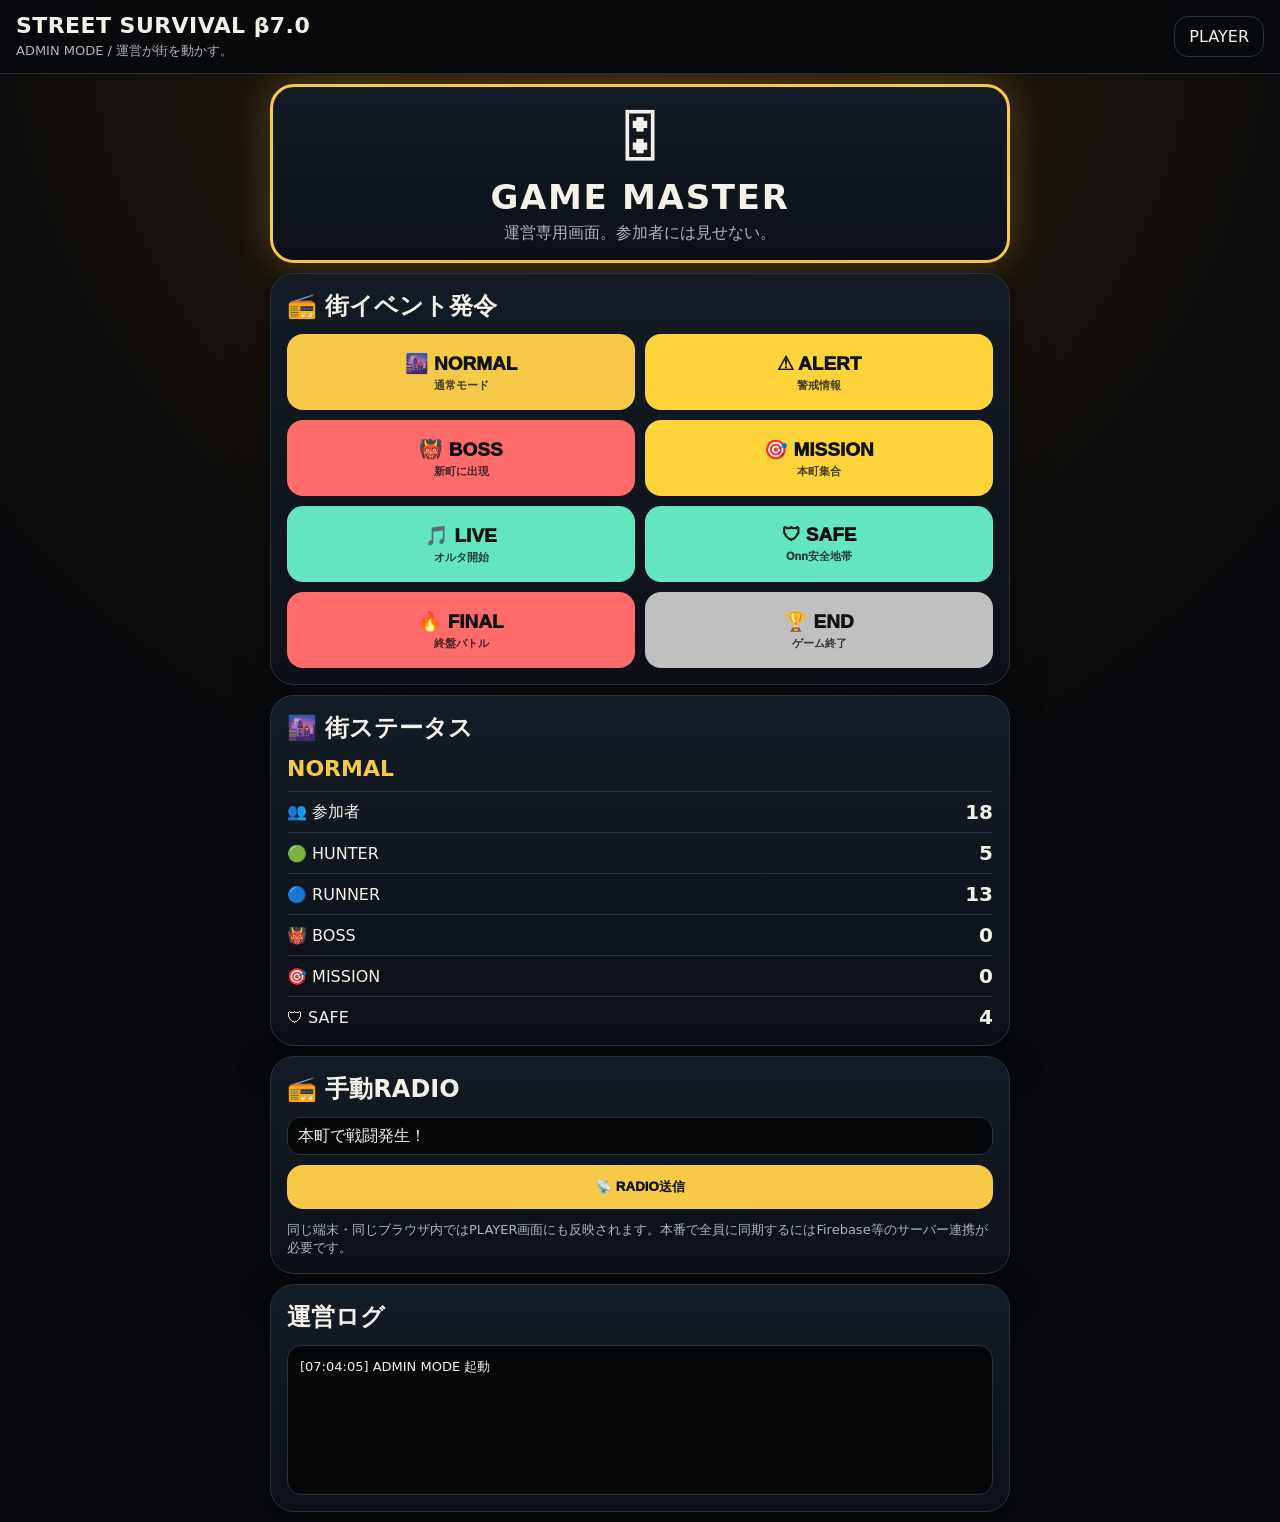
==== admin.html @ 4db666db "Add files via upload" ====
<!doctype html>
<html lang="ja">
<head>
  <meta charset="utf-8"/>
  <meta name="viewport" content="width=device-width,initial-scale=1"/>
  <title>STREET SURVIVAL β7.0 ADMIN</title>
  <link rel="stylesheet" href="style.css"/>
</head>
<body class="admin-body">
<header class="top-header">
  <div>
    <h1>STREET SURVIVAL β7.0</h1>
    <p>ADMIN MODE / 運営が街を動かす。</p>
  </div>
  <a class="ghost admin-link" href="index.html">PLAYER</a>
</header>

<main class="hud admin-hud">
  <section class="admin-hero">
    <div class="admin-icon">🎛</div>
    <h2>GAME MASTER</h2>
    <p>運営専用画面。参加者には見せない。</p>
  </section>

  <section class="admin-command-panel">
    <h2>📻 街イベント発令</h2>
    <div class="admin-command-grid">
      <button id="adminNormal">🌆 NORMAL<span>通常モード</span></button>
      <button id="adminAlert">⚠ ALERT<span>警戒情報</span></button>
      <button id="adminBoss">👹 BOSS<span>新町に出現</span></button>
      <button id="adminMission">🎯 MISSION<span>本町集合</span></button>
      <button id="adminLive">🎵 LIVE<span>オルタ開始</span></button>
      <button id="adminSafe">🛡 SAFE<span>Onn安全地帯</span></button>
      <button id="adminFinal">🔥 FINAL<span>終盤バトル</span></button>
      <button id="adminEnd">🏆 END<span>ゲーム終了</span></button>
    </div>
  </section>

  <section class="admin-status-card">
    <h2>🌆 街ステータス</h2>
    <div class="player-counts always">
      <strong id="adminModeText">NORMAL</strong>
      <div class="count-row"><span>👥 参加者</span><b id="adminTotal">18</b></div>
      <div class="count-row"><span>🟢 HUNTER</span><b id="adminHunter">5</b></div>
      <div class="count-row"><span>🔵 RUNNER</span><b id="adminRunner">13</b></div>
      <div class="count-row"><span>👹 BOSS</span><b id="adminBossCount">0</b></div>
      <div class="count-row"><span>🎯 MISSION</span><b id="adminMissionCount">0</b></div>
      <div class="count-row"><span>🛡 SAFE</span><b id="adminSafeCount">4</b></div>
    </div>
  </section>

  <section class="admin-radio-card">
    <h2>📻 手動RADIO</h2>
    <input id="adminRadioInput" class="admin-radio-input" value="本町で戦闘発生！"/>
    <button id="adminRadioSend" class="full">📡 RADIO送信</button>
    <p class="hint">同じ端末・同じブラウザ内ではPLAYER画面にも反映されます。本番で全員に同期するにはFirebase等のサーバー連携が必要です。</p>
  </section>

  <section class="admin-log-card">
    <h2>運営ログ</h2>
    <div id="adminLog" class="log"></div>
  </section>
</main>

<script src="admin.js"></script>
</body>
</html>
---- style.css ----
:root{--bg:#07090c;--panel:#111820;--dark:#07090c;--text:#f4f1e8;--muted:#aeb4bb;--line:#28323c;--accent:#f7c948;--danger:#ff4d5e;--good:#59d68d;--blue:#5aa0ff;--orange:#fb923c;--radar:#5eead4}*{box-sizing:border-box}body{margin:0;font-family:system-ui,-apple-system,BlinkMacSystemFont,"Hiragino Sans","Yu Gothic",sans-serif;background:radial-gradient(circle at top,#1b2630 0%,var(--bg) 50%);color:var(--text)}body.safe-glow{background:radial-gradient(circle at top,#0d3a25 0%,#07100d 55%)}body.final-battle{background:radial-gradient(circle at top,#5d1014 0%,#170406 55%,#050101 100%)}body.boss-shake{animation:screenShake .16s infinite alternate}body.danger-flash{animation:flash .55s alternate infinite}@keyframes screenShake{from{transform:translateX(-2px)}to{transform:translateX(2px)}}@keyframes flash{from{background:radial-gradient(circle at top,#3b1f1f 0%,var(--bg) 45%)}to{background:radial-gradient(circle at top,#1b2630 0%,var(--bg) 45%)}}.top-header{display:flex;align-items:center;justify-content:space-between;padding:13px 16px;border-bottom:1px solid var(--line);position:sticky;top:0;background:rgba(7,9,12,.94);backdrop-filter:blur(14px);z-index:1000}.top-header h1{font-size:22px;margin:0 0 4px;letter-spacing:.02em}.top-header p{margin:0;color:var(--muted);font-size:13px}.ghost{background:transparent;color:var(--text);border:1px solid var(--line)}button{border:none;border-radius:16px;padding:13px 14px;font-weight:1000;cursor:pointer;color:#111;background:var(--accent)}.hud{max-width:760px;margin:0 auto;padding:10px;display:grid;gap:10px}.status-panel{border:4px solid var(--line);background:linear-gradient(180deg,#0d1117,#07090c);border-radius:34px;padding:14px;text-align:center;min-height:35vh;display:flex;flex-direction:column;justify-content:center;position:relative;overflow:hidden;box-shadow:0 18px 45px rgba(0,0,0,.36)}.runner-mode{border-color:var(--blue);box-shadow:0 0 45px rgba(90,160,255,.28)}.hunter-mode{border-color:var(--danger);box-shadow:0 0 50px rgba(255,77,94,.38)}.safe-mode{border-color:var(--good);box-shadow:0 0 60px rgba(89,214,141,.48);background:linear-gradient(135deg,rgba(89,214,141,.22),#07090c)}.battle-mode{border-color:var(--danger);box-shadow:0 0 65px rgba(255,77,94,.65);animation:panelShake .2s infinite alternate}.boss-mode{border-color:var(--orange);box-shadow:0 0 65px rgba(251,146,60,.5);animation:pulse .7s alternate infinite}.final-mode{border-color:var(--danger);background:linear-gradient(135deg,#3b0a0a,#07090c);box-shadow:0 0 75px rgba(255,77,94,.75);animation:pulse .45s alternate infinite}@keyframes panelShake{from{transform:translateX(-3px)}to{transform:translateX(3px)}}@keyframes pulse{from{filter:brightness(1)}to{filter:brightness(1.35)}}.player-row{position:absolute;top:12px;left:12px;right:12px;display:flex;justify-content:space-between;gap:10px;align-items:center}input{background:#050607;border:1px solid var(--line);color:var(--text);padding:9px 10px;border-radius:13px;max-width:150px}.badge{color:white;border-radius:999px;padding:9px 14px;font-weight:1000}.badge.runner{background:var(--blue)}.badge.hunter{background:var(--danger)}.status-icon{font-size:58px;line-height:1}.status-title{font-size:50px;font-weight:1000;letter-spacing:.04em;line-height:1.05;margin-top:4px}.status-sub{font-size:27px;font-weight:900;margin-top:10px}.status-note{font-size:22px;color:var(--muted);margin-top:6px}.hud-stats{display:grid;grid-template-columns:repeat(4,1fr);gap:7px;margin-top:14px}.hud-stats div,.mini-status div{background:rgba(0,0,0,.42);border:1px solid var(--line);border-radius:15px;padding:8px;text-align:center}.hud-stats span{display:block;font-size:17px}.hud-stats b,.mini-status b{font-size:15px;color:var(--accent)}.hp-line{height:16px;background:#050607;border:1px solid var(--line);border-radius:999px;overflow:visible;margin-top:12px;position:relative}.hp-fill{height:100%;width:33%;border-radius:999px;background:linear-gradient(90deg,var(--good),var(--accent));transition:width .25s ease}.charge-float{position:absolute;right:10px;top:-34px;color:var(--good);font-size:24px;font-weight:1000;animation:floatUp 1s ease-out forwards}@keyframes floatUp{from{opacity:1;transform:translateY(10px) scale(1)}to{opacity:0;transform:translateY(-38px) scale(1.35)}}.scanner-section{background:linear-gradient(180deg,#131b24,#0c1117);border:1px solid var(--line);border-radius:24px;padding:12px}.scanner-head{display:flex;justify-content:space-between;align-items:center}.scanner-head h2{margin:0 0 8px;font-size:18px}.mini{padding:9px 12px}.radar,.game-map,.real-map{height:43vh;min-height:335px;width:100%;border:1px solid var(--line);border-radius:22px;overflow:hidden}.radar{position:relative;background:radial-gradient(circle at center,#12303a 0%,#0b1821 44%,#030608 100%);box-shadow:inset 0 0 55px rgba(94,234,212,.16),0 0 24px rgba(94,234,212,.08)}.radar.final{background:radial-gradient(circle at center,#3a1111 0%,#170707 55%,#050101 100%)}.radar.safe{box-shadow:inset 0 0 70px rgba(89,214,141,.42),0 0 32px rgba(89,214,141,.25)}.radar.danger{box-shadow:inset 0 0 70px rgba(255,77,94,.35),0 0 32px rgba(255,77,94,.28)}.radar-grid{position:absolute;inset:0;background-image:linear-gradient(rgba(94,234,212,.08) 1px,transparent 1px),linear-gradient(90deg,rgba(94,234,212,.08) 1px,transparent 1px);background-size:34px 34px}.radar-ring{position:absolute;left:50%;top:50%;border-radius:50%;border:1px solid rgba(94,234,212,.25);transform:translate(-50%,-50%)}.r1{width:28%;height:28%}.r2{width:56%;height:56%}.r3{width:84%;height:84%}.radar-cross{position:absolute;background:rgba(94,234,212,.16)}.radar-cross.h{left:8%;right:8%;top:50%;height:1px}.radar-cross.v{top:8%;bottom:8%;left:50%;width:1px}.radar-sweep{position:absolute;left:50%;top:50%;width:50%;height:2px;background:linear-gradient(90deg,rgba(94,234,212,.85),transparent);transform-origin:left center;animation:sweep 3s linear infinite}@keyframes sweep{from{transform:rotate(0deg)}to{transform:rotate(360deg)}}.radar-dot{position:absolute;z-index:5;width:66px;height:66px;border-radius:50%;background:#07090c;border:4px solid white;display:flex;align-items:center;justify-content:center;flex-direction:column;font-weight:1000;font-size:24px;box-shadow:0 8px 24px rgba(0,0,0,.48);transition:all .35s ease}.radar-dot span{font-size:10px;margin-top:2px}.you{left:50%;top:50%;transform:translate(-50%,-50%);border-color:var(--blue);box-shadow:0 0 36px rgba(90,160,255,.65)}.live,.hp{border-color:var(--good)}.area{width:84px;height:50px;border-radius:20px;font-size:20px}.yellow{border-color:var(--accent)}.red{border-color:var(--danger)}.boss{border-color:var(--danger);animation:bossPulse .7s alternate infinite}.mission{border-color:var(--accent)}.hunter-dot{border-color:var(--danger);animation:dangerPulse .45s alternate infinite}@keyframes bossPulse{from{transform:scale(.95)}to{transform:scale(1.08)}}@keyframes dangerPulse{from{box-shadow:0 0 16px rgba(255,77,94,.4)}to{box-shadow:0 0 40px rgba(255,77,94,.95)}}.warning{position:absolute;left:50%;bottom:12px;transform:translateX(-50%);z-index:10;background:rgba(255,77,94,.2);border:1px solid var(--danger);color:#fff;padding:8px 18px;border-radius:999px;font-weight:1000;letter-spacing:.08em}.safe-pulse{position:absolute;left:50%;top:50%;width:50%;height:50%;transform:translate(-50%,-50%);border:4px solid rgba(89,214,141,.55);border-radius:50%;display:flex;align-items:center;justify-content:center;color:var(--good);font-weight:1000;animation:safePulse 1.2s infinite}@keyframes safePulse{from{opacity:.9;transform:translate(-50%,-50%) scale(.55)}to{opacity:0;transform:translate(-50%,-50%) scale(1.35)}}.game-map{position:relative;background:radial-gradient(circle at 50% 45%,#26313a 0,#111820 58%,#090d12 100%)}.game-map:before{content:"";position:absolute;inset:0;background-image:linear-gradient(rgba(255,255,255,.06) 1px,transparent 1px),linear-gradient(90deg,rgba(255,255,255,.06) 1px,transparent 1px);background-size:34px 34px;opacity:.55}.street-line{position:absolute;background:rgba(247,201,72,.28);border:1px dashed rgba(247,201,72,.55);border-radius:999px}.line-a{width:120%;height:18px;left:-10%;top:54%;transform:rotate(-8deg)}.line-b{width:90%;height:14px;left:15%;top:28%;transform:rotate(25deg)}.line-c{width:70%;height:14px;left:18%;top:74%;transform:rotate(18deg)}.zone-label{position:absolute;z-index:2;background:rgba(15,18,21,.78);border:1px solid var(--line);border-radius:14px;padding:8px 10px;font-weight:900}.zone-label small{color:var(--muted)}.zone-onn{left:6%;top:8%;border-color:var(--good)}.zone-honmachi{right:6%;top:14%;border-color:var(--accent)}.zone-shinmachi{right:8%;bottom:12%;border-color:var(--danger)}.map-icon{position:absolute;z-index:4;width:62px;height:62px;border-radius:50%;display:flex;align-items:center;justify-content:center;flex-direction:column;background:#0f1215;border:3px solid white;box-shadow:0 8px 24px rgba(0,0,0,.4);font-size:25px;font-weight:900}.map-icon span{font-size:9px;margin-top:2px}.player{left:47%;top:50%;transform:translate(-50%,-50%);border-color:var(--blue)}.spot{border-color:var(--good)}.coffee{left:18%;top:32%}.ramen{right:20%;top:44%}.onn{left:19%;top:11%;border-color:var(--good)}.boss{right:18%;bottom:24%;border-color:var(--danger)}.mission{left:38%;bottom:16%;border-color:var(--accent)}.scanner-caption{display:flex;justify-content:space-between;color:var(--muted);font-size:12px;margin-top:6px}.radio-ticker{white-space:nowrap;overflow:hidden;background:#050607;border:1px solid var(--line);border-radius:15px;color:var(--accent);font-weight:900;padding:10px}.action-row{display:grid;grid-template-columns:repeat(4,1fr);gap:8px}.primary{background:var(--accent)}.secondary{background:#7dd3fc}.menu-panel,.admin-panel,.sub-panel{background:var(--panel);border:1px solid var(--line);border-radius:18px;padding:12px}.menu-panel summary,.admin-panel summary,.sub-panel summary{font-weight:1000;font-size:17px;cursor:pointer}.move-controls{display:grid;grid-template-columns:repeat(4,1fr);gap:8px;margin:12px 0}.full{width:100%;margin-bottom:12px}.mini-status{display:grid;grid-template-columns:repeat(3,1fr);gap:8px;margin-bottom:10px}.mini-status small{display:block;color:var(--muted);font-size:10px}.alert-box,.notice{background:#050607;border:1px solid var(--line);padding:11px;border-radius:14px;margin:0 0 8px}.alert-box.level1{border-color:var(--accent)}.alert-box.level2{border-color:var(--orange)}.alert-box.level3{border-color:var(--danger);box-shadow:0 0 0 2px rgba(255,77,94,.18)}.alert-box.safe{border-color:var(--good)}.hint{color:var(--muted);font-size:13px;margin:0}.admin-buttons{display:grid;grid-template-columns:repeat(2,1fr);gap:8px;margin-top:12px}.player-counts{margin-top:12px}.player-counts strong{display:block;font-size:22px;color:var(--accent);margin-bottom:10px}.count-row{display:grid;grid-template-columns:auto 42px;gap:12px;align-items:center;border-top:1px solid var(--line);padding-top:8px;margin-top:8px}.count-row b{text-align:right;font-size:20px}.player-list{display:grid;gap:8px;margin-top:12px}.item{background:#050607;border:1px solid var(--line);border-radius:14px;padding:12px}.item strong{display:block}.item small{color:var(--muted)}.log{height:150px;overflow:auto;background:#050607;border:1px solid var(--line);border-radius:14px;padding:12px;font-size:13px;margin-top:12px}.full-screen-event{position:fixed;inset:0;z-index:9999;background:rgba(5,5,5,.92);display:flex;align-items:center;justify-content:center;flex-direction:column;text-align:center;padding:24px}.full-screen-event div{font-size:96px}.full-screen-event strong{font-size:48px;font-weight:1000;color:var(--accent)}.full-screen-event span{font-size:24px;color:var(--text);font-weight:900;margin-top:10px}.full-screen-event.final{background:radial-gradient(circle,#841818,#090202)}.full-screen-event.boss{background:radial-gradient(circle,#5a1908,#090202)}.hidden{display:none!important}@media(max-width:640px){.top-header{align-items:flex-start;gap:8px}.top-header h1{font-size:20px}.top-header p{font-size:13px}.status-panel{min-height:31vh}.status-title{font-size:43px}.status-icon{font-size:50px}.status-sub{font-size:24px}.status-note{font-size:20px}.radar,.game-map,.real-map{height:42vh;min-height:330px}.radar-dot{width:58px;height:58px;font-size:21px}.area{width:78px;height:48px}.full-screen-event strong{font-size:36px}}

/* β6.0 Effects HUD */
.effect-overlay{
  position:fixed;
  inset:0;
  z-index:9998;
  pointer-events:none;
  display:flex;
  align-items:center;
  justify-content:center;
  flex-direction:column;
  background:rgba(0,0,0,.10);
  animation:fxFade .9s ease-out forwards;
}
.effect-overlay div{font-size:76px;line-height:1}
.effect-overlay strong{
  margin-top:8px;
  font-size:30px;
  font-weight:1000;
  letter-spacing:.08em;
  color:var(--text);
  text-shadow:0 0 18px rgba(255,255,255,.45);
}
.effect-overlay.safe-fx{background:radial-gradient(circle,rgba(89,214,141,.32),transparent 62%)}
.effect-overlay.boss-fx{background:radial-gradient(circle,rgba(255,77,94,.36),transparent 62%)}
.effect-overlay.final-fx{background:radial-gradient(circle,rgba(255,77,94,.62),rgba(0,0,0,.25) 70%)}
.effect-overlay.mission-fx{background:radial-gradient(circle,rgba(247,201,72,.34),transparent 62%)}
.effect-overlay.live-fx{background:radial-gradient(circle,rgba(94,234,212,.30),transparent 62%)}
@keyframes fxFade{
  0%{opacity:0;transform:scale(.92)}
  14%{opacity:1;transform:scale(1)}
  100%{opacity:0;transform:scale(1.06)}
}
body.flash-safe::before,
body.flash-boss::before,
body.flash-final::before,
body.flash-mission::before{
  content:"";
  position:fixed;
  inset:0;
  z-index:9997;
  pointer-events:none;
  animation:screenFlash .65s ease-out forwards;
}
body.flash-safe::before{background:rgba(89,214,141,.30)}
body.flash-boss::before{background:rgba(255,77,94,.34)}
body.flash-final::before{background:rgba(255,77,94,.46)}
body.flash-mission::before{background:rgba(247,201,72,.30)}
@keyframes screenFlash{
  0%{opacity:0}
  18%{opacity:1}
  100%{opacity:0}
}
.radar-dot.ping,
.status-panel.ping{
  animation:fxPing .75s ease-out 1;
}
@keyframes fxPing{
  0%{filter:brightness(1);transform:scale(1)}
  35%{filter:brightness(1.5);transform:scale(1.05)}
  100%{filter:brightness(1);transform:scale(1)}
}
.radar.sound-wave::after{
  content:"";
  position:absolute;
  left:50%;
  top:50%;
  width:20%;
  height:20%;
  border-radius:50%;
  border:3px solid rgba(94,234,212,.55);
  transform:translate(-50%,-50%);
  animation:waveOut .95s ease-out forwards;
  z-index:3;
}
@keyframes waveOut{
  from{opacity:1;transform:translate(-50%,-50%) scale(.4)}
  to{opacity:0;transform:translate(-50%,-50%) scale(4)}
}
@media(max-width:640px){
  .action-row button{padding:12px 6px;font-size:13px}
}


/* β6.1 FX visible fix */
.effect-overlay{
  background:rgba(0,0,0,.55) !important;
  animation:fxFadeLong 1.8s ease-out forwards !important;
}
.effect-overlay div{font-size:104px !important}
.effect-overlay strong{
  font-size:36px !important;
  color:#fff !important;
  text-shadow:0 0 24px rgba(255,255,255,.85),0 0 40px rgba(247,201,72,.7) !important;
}
.effect-overlay.notice-fx{background:radial-gradient(circle,rgba(247,201,72,.55),rgba(0,0,0,.55) 68%) !important}
@keyframes fxFadeLong{
  0%{opacity:0;transform:scale(.9)}
  12%{opacity:1;transform:scale(1)}
  78%{opacity:1;transform:scale(1.02)}
  100%{opacity:0;transform:scale(1.08)}
}
.fx-toast{
  position:fixed;
  left:50%;
  bottom:92px;
  transform:translateX(-50%);
  z-index:10000;
  background:rgba(247,201,72,.96);
  color:#111;
  border-radius:999px;
  padding:14px 22px;
  font-weight:1000;
  box-shadow:0 8px 28px rgba(0,0,0,.45);
  animation:toastPop 1.8s ease-out forwards;
}
@keyframes toastPop{
  0%{opacity:0;transform:translateX(-50%) translateY(18px) scale(.94)}
  14%{opacity:1;transform:translateX(-50%) translateY(0) scale(1)}
  78%{opacity:1}
  100%{opacity:0;transform:translateX(-50%) translateY(-18px) scale(1.05)}
}
body.fx-test-shake{animation:fxScreenShake .12s alternate 8}
@keyframes fxScreenShake{from{transform:translateX(-3px)}to{transform:translateX(3px)}}


/* β6.2 Event Sound Buttons */
.sound-test-buttons{
  display:grid;
  grid-template-columns:repeat(2,1fr);
  gap:8px;
  margin:0 0 12px;
}
.sound-test-buttons button{
  padding:10px 8px;
  font-size:12px;
}


/* β7.0 PLAYER / ADMIN split */
.admin-link{display:inline-block;text-decoration:none;padding:10px 14px;border-radius:14px}
.admin-body{background:radial-gradient(circle at top,#2a1d0d 0%,#07090c 52%)}
.admin-hud{max-width:760px}
.admin-hero,.admin-command-panel,.admin-status-card,.admin-radio-card,.admin-log-card{
  background:linear-gradient(180deg,#131b24,#0c1117);
  border:1px solid var(--line);
  border-radius:24px;
  padding:16px;
  box-shadow:0 16px 40px rgba(0,0,0,.28);
}
.admin-hero{text-align:center;border:3px solid var(--accent);box-shadow:0 0 38px rgba(247,201,72,.25)}
.admin-icon{font-size:58px}
.admin-hero h2{margin:6px 0;font-size:34px;letter-spacing:.05em}
.admin-hero p{margin:0;color:var(--muted)}
.admin-command-panel h2,.admin-status-card h2,.admin-radio-card h2,.admin-log-card h2{margin:0 0 12px}
.admin-command-grid{display:grid;grid-template-columns:repeat(2,1fr);gap:10px}
.admin-command-grid button{min-height:76px;font-size:19px;display:flex;flex-direction:column;justify-content:center;align-items:center}
.admin-command-grid button span{display:block;font-size:11px;opacity:.78;margin-top:3px}
.admin-command-grid #adminBoss,.admin-command-grid #adminFinal{background:#ff6b6b}
.admin-command-grid #adminSafe,.admin-command-grid #adminLive{background:#63e6be}
.admin-command-grid #adminMission,.admin-command-grid #adminAlert{background:#ffd43b}
.admin-command-grid #adminEnd{background:#c0c0c0}
.player-counts.always{margin-top:0}
.admin-radio-input{width:100%;max-width:none;margin:0 0 10px;font-size:16px}
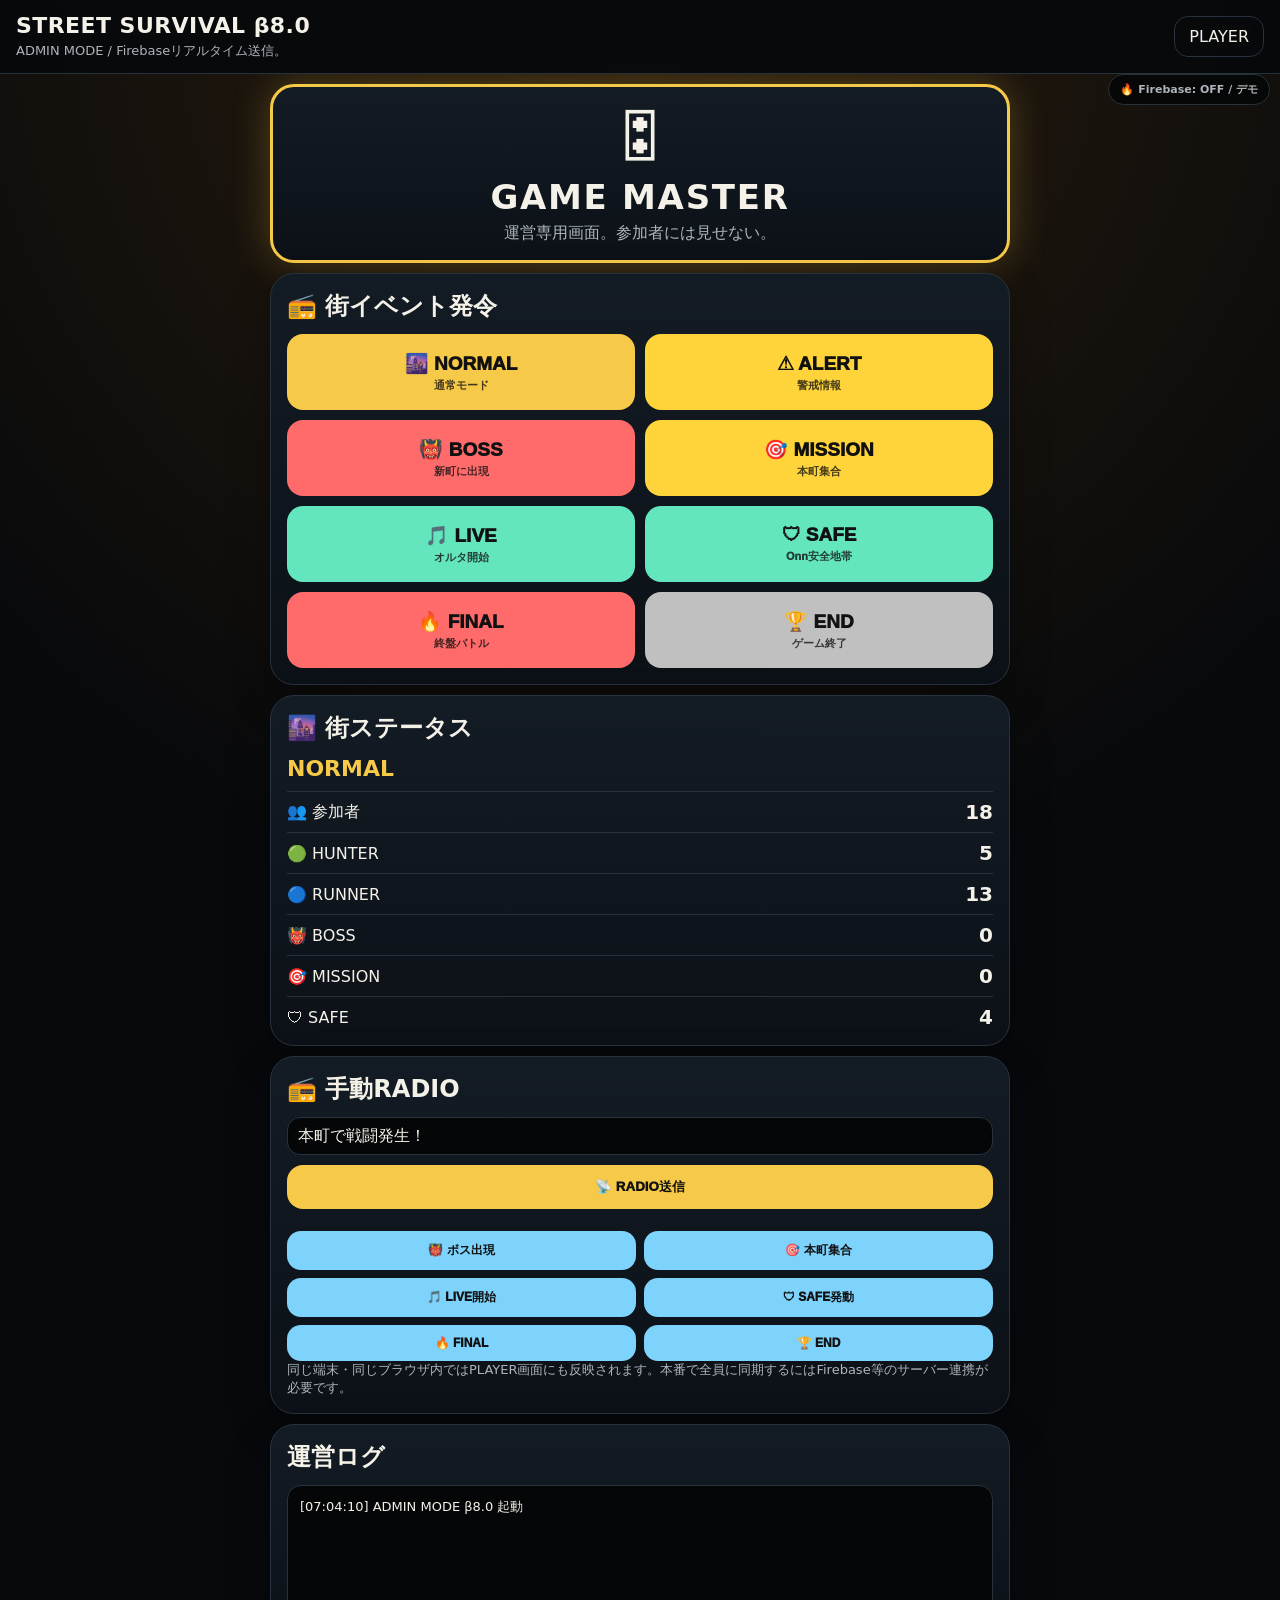
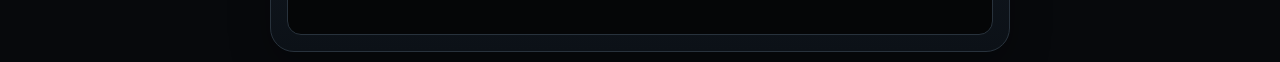
==== commit 9bc20093: "Add files via upload" ====
--- a/admin.html
+++ b/admin.html
@@ -3,17 +3,19 @@
 <head>
   <meta charset="utf-8"/>
   <meta name="viewport" content="width=device-width,initial-scale=1"/>
-  <title>STREET SURVIVAL β7.0 ADMIN</title>
+  <title>STREET SURVIVAL β8.0 ADMIN</title>
   <link rel="stylesheet" href="style.css"/>
 </head>
 <body class="admin-body">
 <header class="top-header">
   <div>
-    <h1>STREET SURVIVAL β7.0</h1>
-    <p>ADMIN MODE / 運営が街を動かす。</p>
+    <h1>STREET SURVIVAL β8.0</h1>
+    <p>ADMIN MODE / Firebaseリアルタイム送信。</p>
   </div>
   <a class="ghost admin-link" href="index.html">PLAYER</a>
 </header>
+
+<div id="adminFirebaseStatus" class="firebase-status admin-firebase-status">🔥 Firebase: 未設定</div>
 
 <main class="hud admin-hud">
   <section class="admin-hero">
@@ -53,6 +55,15 @@
     <h2>📻 手動RADIO</h2>
     <input id="adminRadioInput" class="admin-radio-input" value="本町で戦闘発生！"/>
     <button id="adminRadioSend" class="full">📡 RADIO送信</button>
+
+    <div class="radio-preset-grid" id="radioPresetGrid">
+      <button data-radio="👹 新町にボス出現！">👹 ボス出現</button>
+      <button data-radio="🎯 本町集合ミッション開始！">🎯 本町集合</button>
+      <button data-radio="🎵 オルタネーターズLIVE開始！お宿 Onn前へ！">🎵 LIVE開始</button>
+      <button data-radio="🛡 お宿 Onn SAFE ZONE発動！HP回復できます！">🛡 SAFE発動</button>
+      <button data-radio="🔥 FINAL BATTLE開始！HP吸収2倍！POINT2倍！">🔥 FINAL</button>
+      <button data-radio="🏆 GAME END！お宿 Onn前へ集合！">🏆 END</button>
+    </div>
     <p class="hint">同じ端末・同じブラウザ内ではPLAYER画面にも反映されます。本番で全員に同期するにはFirebase等のサーバー連携が必要です。</p>
   </section>
 
@@ -62,6 +73,7 @@
   </section>
 </main>
 
+<script src="firebase-config.js"></script>
 <script src="admin.js"></script>
 </body>
 </html>
--- a/style.css
+++ b/style.css
@@ -163,3 +163,102 @@
 .admin-command-grid #adminEnd{background:#c0c0c0}
 .player-counts.always{margin-top:0}
 .admin-radio-input{width:100%;max-width:none;margin:0 0 10px;font-size:16px}
+
+
+/* β7.1 RADIO broadcast */
+.radio-popup{
+  position:fixed;
+  left:50%;
+  top:18%;
+  transform:translateX(-50%);
+  width:min(92vw,620px);
+  z-index:10001;
+  background:linear-gradient(180deg,#151b22,#050607);
+  border:3px solid var(--accent);
+  border-radius:28px;
+  padding:22px;
+  text-align:center;
+  box-shadow:0 0 55px rgba(247,201,72,.55),0 20px 60px rgba(0,0,0,.55);
+  animation:radioPop 5s ease-out forwards;
+}
+.radio-popup div{
+  color:var(--accent);
+  font-weight:1000;
+  font-size:20px;
+  letter-spacing:.05em;
+  margin-bottom:10px;
+}
+.radio-popup strong{
+  display:block;
+  font-size:28px;
+  line-height:1.35;
+  color:#fff;
+  text-shadow:0 0 16px rgba(255,255,255,.35);
+}
+@keyframes radioPop{
+  0%{opacity:0;transform:translateX(-50%) translateY(-18px) scale(.96)}
+  10%{opacity:1;transform:translateX(-50%) translateY(0) scale(1)}
+  82%{opacity:1;transform:translateX(-50%) translateY(0) scale(1)}
+  100%{opacity:0;transform:translateX(-50%) translateY(-18px) scale(1.03)}
+}
+body.radio-flash::before{
+  content:"";
+  position:fixed;
+  inset:0;
+  z-index:10000;
+  pointer-events:none;
+  background:rgba(247,201,72,.22);
+  animation:radioFlash .8s ease-out forwards;
+}
+@keyframes radioFlash{
+  0%{opacity:0}
+  20%{opacity:1}
+  100%{opacity:0}
+}
+.radio-preset-grid{
+  display:grid;
+  grid-template-columns:repeat(2,1fr);
+  gap:8px;
+  margin-top:10px;
+}
+.radio-preset-grid button{
+  background:#7dd3fc;
+  border:0;
+  border-radius:14px;
+  padding:11px 8px;
+  font-size:12px;
+  font-weight:1000;
+}
+@media(max-width:640px){
+  .radio-popup{top:14%;padding:18px}
+  .radio-popup strong{font-size:22px}
+}
+
+
+/* β8.0 Firebase realtime status */
+.firebase-status{
+  position:fixed;
+  right:10px;
+  bottom:10px;
+  z-index:10002;
+  background:rgba(5,6,7,.86);
+  border:1px solid var(--line);
+  color:var(--muted);
+  border-radius:999px;
+  padding:7px 11px;
+  font-size:11px;
+  font-weight:900;
+  backdrop-filter:blur(10px);
+}
+.firebase-status.connected{
+  color:#111;
+  background:var(--good);
+}
+.firebase-status.error{
+  color:#111;
+  background:#ff6b6b;
+}
+.admin-firebase-status{
+  bottom:auto;
+  top:74px;
+}
